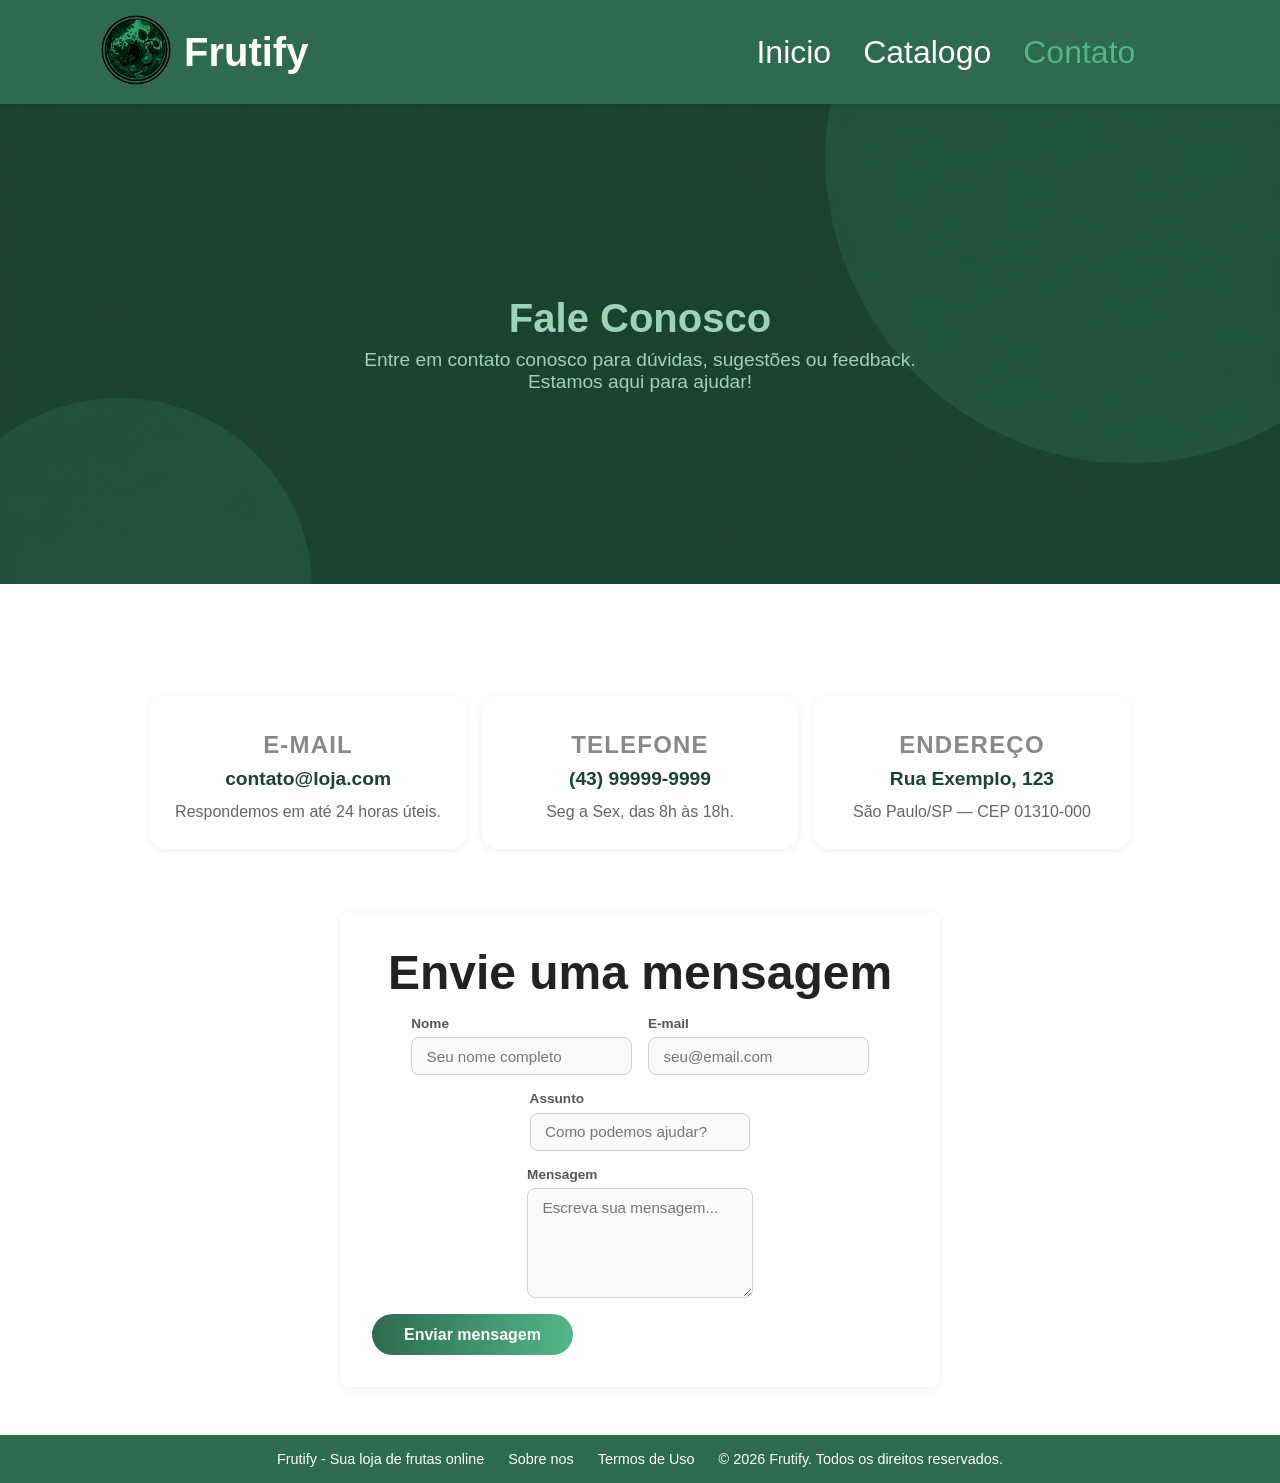
==== .html/contato.html @ 080d8f0d "first commit" ====
<!DOCTYPE html>
<html lang="en">

<head>
    <meta charset="UTF-8">
    <meta name="viewport" content="width=device-width, initial-scale=1.0">
    <title>Contato</title>
    <link rel="stylesheet" href="/.css/style.css">
    <script src="/.js/script3.js" defer></script>
    <link rel="icon" href="/imagens/icon_green_bw_512.png">
</head>

<body>
    <div class="pai">
        <header class="cabecalho">
            <a href="index.html"> <img src="/imagens/icon_green_bw_512.png" alt="Logo da Frutify" class="logo"></a>
            <p>Frutify</p>
            <ul>
                <li><a href="index.html">Inicio</a></li>
                <li><a href="catalogo.html">Catalogo</a></li>
                <li><a href="contato.html" class="ativo">Contato</a></li>
            </ul>
            <button class="login" onclick="window.location.href='login.html'">Entrar</button>
        </header>

        <main class="main">
            <section class="banner">
                <div class="not-blur">
                    <h1>Fale Conosco</h1>
                    <p>Entre em contato conosco para dúvidas, sugestões ou feedback. Estamos aqui para ajudar!</p>
                </div>
            </section>


            <div class="dad">
                <div class="contato-cards">
                    <div class="card">
                        <div class="card-icon"></div>
                        <div class="card-label">E-mail</div>
                        <a href="mailto:contato@loja.com" class="card-valor">contato@loja.com</a>
                        <div class="card-desc">Respondemos em até 24 horas úteis.</div>
                    </div>
                    <div class="card">
                        <div class="card-icon"></div>
                        <div class="card-label">Telefone</div>
                        <a href="tel:+554399999999" class="card-valor">(43) 99999-9999</a>
                        <div class="card-desc">Seg a Sex, das 8h às 18h.</div>
                    </div>
                    <div class="card">
                        <div class="card-icon"></div>
                        <div class="card-label">Endereço</div>
                        <span class="card-valor">Rua Exemplo, 123</span>
                        <div class="card-desc">São Paulo/SP — CEP 01310-000</div>
                    </div>
                </div>
            </div>

            <section class="contato-info">
                <h2>Envie uma mensagem</h2>
                <div class="linha-dupla">
                    <div class="campo">
                        <label for="nome">Nome</label>
                        <input type="text" id="nome" placeholder="Seu nome completo">
                    </div>
                    <div class="campo">
                        <label for="email">E-mail</label>
                        <input type="email" id="email" placeholder="seu@email.com">
                    </div>
                </div>
                <div class="campo">
                    <label for="assunto">Assunto</label>
                    <input type="text" id="assunto" placeholder="Como podemos ajudar?">
                </div>
                <div class="campo">
                    <label for="msg">Mensagem</label>
                    <textarea id="msg" placeholder="Escreva sua mensagem..."></textarea>
                </div>
                <button class="btn-enviar" onclick="enviar()">Enviar mensagem</button>
                <div class="toast" id="toast">Mensagem enviada! Entraremos em contato em breve.</div>
            </section>

        </main>
        <footer class="quebra">
            <li>
                <p>Frutify - Sua loja de frutas online</p>
            </li>
            <a href="sobre.html">
                <li>
                    <p>Sobre nos</p>
                </li>
            </a>
            <a href="#">
                <li>
                    <p>Termos de Uso</p>
                </li>
            </a>
            <li>
                <p>&copy; 2026 Frutify. Todos os direitos reservados.</p>
            </li>
        </footer>

    </div>
    </div>
</body>

</html>
---- .css/style.css ----
*,
*::before,
*::after {
    box-sizing: border-box;
    margin: 0;
    padding: 0;
}

.cabecalho a.ativo {
    color: #52B788;
    backdrop-filter: blur(5px);
}


body {
    font-family: 'Trebuchet MS', Arial, sans-serif;
}


.pai {
    display: flex;
    flex-direction: column;
    min-height: 100vh;

    background-size: cover;
    position: relative;

}

.dad {
    display: grid;
    grid-template-columns: repeat(auto-fit, minmax(200px, 1fr));
    gap: 1rem;
    width: 100%;
    max-width: auto;
    margin: 2rem auto;
    padding: 0 1rem;
    animation: anima_scroll 5s linear;
    animation-timeline: view();
    animation-range: entry 0% cover 30%;
    transition: transform 0.8s ease, box-shadow 0.8s ease, opacity 0.8s ease;

}

.contato-cards {
    display: grid;
    grid-template-columns: repeat(auto-fit, minmax(200px, 1fr));
    gap: 1rem;
    width: auto;
    max-width: 100%;
    margin: 2rem auto;
    padding: 0 1rem;
}

.card {
    align-items: center;
    background: #fff;
    border-radius: 1rem;
    box-shadow: 0 2px 8px rgba(0, 0, 0, 0.07);
    padding: 1.5rem;
    display: flex;
    flex-direction: column;
    gap: 0.6rem;
    transition: transform 0.2s, box-shadow 0.2s;
    border: 1.5px solid transparent;
}

.card:hover {
    transform: translateY(-4px);
    box-shadow: #2d6a4f 0px 4px 16px;
    border-color: #52B788;
}

.card-icon {
    font-size: 3rem;
}

.card-label {
    font-size: 1.5rem;
    color: #888;
    font-weight: bold;
    text-transform: uppercase;
    letter-spacing: 0.05em;
}

.card-valor {
    font-size: 1.2rem;
    color: #1b4332;
    font-weight: bold;
    text-decoration: none;
}

a.card-valor:hover {
    color: #52B788;
    text-decoration: underline;
}

.card-desc {
    font-size: 1rem;
    color: #666;
    line-height: 1.5;
}

.contato-cards .card:nth-child(1) {
    animation-delay: 0.1s;
}

.contato-info {
    display: flex;
    flex-direction: column;
    align-items: stretch;
    width: auto;
    max-width: 100%;
    background: #fff;
    padding: 2rem;
    border-radius: 1rem;
    margin-bottom: 3rem;
    box-shadow: 0 2px 8px rgba(0, 0, 0, 0.07);
    animation: anima_scroll 5s linear;
    animation-timeline: view();
    animation-range: entry 0% cover 30%;
    transition: transform 0.8s ease, box-shadow 0.8s ease, opacity 0.8s ease;

}

.contato-info h2 {
    font-size: 1.6rem;
    margin-bottom: 1.5rem;
    color: #1b4332;
}

.linha-dupla {
    display: grid;
    grid-template-columns: 1fr 1fr;
    gap: 1rem;
}

.campo {
    display: flex;
    flex-direction: column;
    gap: 0.4rem;
    margin-bottom: 1rem;

}

.campo label {
    font-size: 0.85rem;
    color: #555;
    font-weight: bold;
}

.campo input,
.campo textarea {
    border: 1.5px solid #d0d0d0;
    border-radius: 0.5rem;
    padding: 0.6rem 0.9rem;
    font-size: 0.95rem;
    font-family: 'Trebuchet MS', Arial, sans-serif;
    color: #222;
    background: #fafafa;
    outline: none;
    transition: border-color 0.2s, box-shadow 0.2s;
    resize: vertical;
}

.campo input:focus,
.campo textarea:focus {
    border-color: #52B788;
    box-shadow: 0 0 0 3px rgba(82, 183, 136, 0.18);
    background: #fff;
}

.campo textarea {
    min-height: 110px;
}

.btn-enviar {
    background: linear-gradient(90deg, #2d6a4f, #52B788);
    color: #fff;
    border: none;
    cursor: pointer;
    border-radius: 2rem;
    padding: 0.7rem 2rem;
    font-size: 1rem;
    font-family: inherit;
    font-weight: bold;
    align-self: flex-start;
    transition: all 0.2s;
}

.btn-enviar:hover {
    scale: 1.05;
    box-shadow: 0 4px 12px rgba(45, 106, 79, 0.3);
}

.toast {
    display: none;
    margin-top: 1rem;
    padding: 0.75rem 1rem;
    background: #d8f3dc;
    border: 1.5px solid #52B788;
    border-radius: 0.5rem;
    font-size: 0.9rem;
    color: #1b4332;
}

.toast.visivel {
    display: block;

}

.controles {
    display: flex;
    align-items: center;
    justify-content: center;
    gap: 1rem;
}

.janela {
    overflow: hidden;
    width: min(56rem, 100vw - 5rem);
}

.trilho {
    display: flex;
    transition: transform 0.3s ease;
}

.cabecalho {
    background-color: #2d6a4f;
    box-shadow: 0 2px 4px rgba(0, 0, 0, 0.1);
    width: 100%;
    padding: 0 2rem;
    height: 6.5rem;
    display: flex;
    align-items: center;
    justify-content: flex-start;
    position: sticky;
    top: 0;
    z-index: 100;
}

.cabecalho .logo {
    width: 5rem;
    height: 5rem;
    object-fit: contain;
    margin-left: 4rem;
}

.cabecalho ul,
.cabecalho nav {
    display: flex;
    gap: 2rem;
    margin: 0 28rem;

}

.cabecalho .logo:hover {
    scale: 1;

}

.cabecalho p {
    font-size: 2.5rem;
    color: #ffffff;
    font-weight: bold;
    margin-left: 0.5rem;

}

.cabecalho li {
    list-style: none;
    font-size: 2rem;
    font-family: 'Trebuchet MS', Arial, sans-serif;
    white-space: nowrap;
}

.cabecalho a {
    text-decoration: none;
    color: #ffffff;
    white-space: nowrap;
}

.cabecalho a:hover {
    color: #9dd4b6;

    backdrop-filter: blur(5px);
}

.cabecalho.active a {
    color: #9dd4b6;
    backdrop-filter: blur(5px);
}


#btn-abrir-sobre,
#btn-abrir-termos {
    padding: 12px 24px;
    background-color: #2d6a4f;
    color: white;
    border: none;
    border-radius: 5px;
    cursor: pointer;
    font-size: 0.9rem;
    transition: background 0.3s;
}

#btn-abrir-sobre:hover,
#btn-abrir-termos:hover {
    background-color: #1b4332;
}

#modal-sobre,
#modal-termos {
    position: fixed;
    top: 50%;
    left: 50%;
    transform: translate(-50%, -50%);
    background-color: #ffffff;
    color: #333333;
    border: none;
    border-radius: 10px;
    box-shadow: 0 4px 15px rgba(0, 0, 0, 0.3);
    width: 90%;
    max-width: 500px;
    padding: 0;
    margin: 0;
    max-height: 80vh;
    overflow-y: auto;
}

#modal-sobre::backdrop,
#modal-termos::backdrop {
    background-color: rgba(0, 0, 0, 0.6);
}


.conteudo-modal {
    padding: 30px;
    text-align: center;
    font-family: Arial, sans-serif;
    display: flex;
    flex-direction: column;
    align-items: center;
    gap: 1rem;
}


#modal-sobre .conteudo-modal p,
#modal-termos .conteudo-modal p {
    color: #333333 !important;
    font-size: 15px !important;
    line-height: 1.6 !important;
    margin-bottom: 2rem;
}

#btn-fechar-sobre,
#btn-fechar-termos {
    padding: 10px 20px;
    background-color: #333;
    color: white;
    border: none;
    border-radius: 5px;
    cursor: pointer;
    font-size: 14px;
}

#btn-fechar-sobre:hover,
#btn-fechar-termos:hover {
    background-color: #000;
}

.login {
    background-color: #1b4332;
    color: #fff;
    box-shadow: #d0d0d0 0px 0px 4px;
    border: none;
    cursor: pointer;
    border-radius: 2rem;
    padding: 0.5rem 1.5rem;
    font-size: 1rem;
    font-family: inherit;
    white-space: nowrap;
    height: 2.5rem;
    width: auto;
    flex-shrink: 0;
    margin-left: auto;
}

.login:hover {
    background-color: #000;
    color: white;
    scale: 1.1;
}


main {
    flex: 1;
    display: flex;
    flex-direction: column;
    align-items: center;
    width: 100%;
    margin-top: 0;
}


.banner {
    width: 100%;
    height: 30rem;
    background-color: #1b4332;
    background-size: cover;
    background-position: center;
    display: flex;
    flex-direction: column;
    align-items: center;
    justify-content: center;
    text-align: center;
    padding: 2rem;
    color: #9dd4b6;
    background-image: url(/imagens/banner.png);
    margin-bottom: 3rem;
    background-size: cover;
    position: relative;



}


.banner h1 {
    font-size: 2.5rem;
    margin-bottom: 0.5rem;
}

.banner p {
    font-size: 1.2rem;
    max-width: 600px;
}


.destaques {
    width: 100%;
    height: 29rem;
    margin: 0 auto 3rem auto;
    text-align: center;
    border-radius: 0.1rem;
    animation: anima_scroll 5s linear;
    animation-timeline: view();
    animation-range: entry 0% cover 30%;
    transition: transform 0.8s ease, box-shadow 0.8s ease, opacity 0.8s ease;


}

@keyframes anima_scroll {
    from {
        opacity: 0;
        scale: 0.95;
        transform: translateY(20px);
        filter: blur(10px);


    }


    to {
        opacity: 1;
        scale: 1;
        transform: translateY(0);
        filter: blur(0);


    }
}


.destaques h2 {
    font-size: 1.8rem;
    margin-bottom: 2rem;
    color: #222;
}

.anterior {
    background-color: #ffffff;
    width: 2rem;
    height: 2rem;
    border: none;
    cursor: pointer;
}

.anterior img {
    width: 2rem;
    height: 2rem;
    object-fit: contain;
}

.destaques .produto {
    display: inline-flex;
    flex-direction: column;
    align-items: center;
    background: #fff;
    border-radius: 1rem;
    padding: 1.2rem;
    box-shadow: 0 2px 8px rgba(0, 0, 0, 0.08);
    width: 20rem;
    height: 19rem;
    margin: 0.8rem;
    cursor: pointer;

}

.produto:hover {
    transform: translateY(-4px);
    box-shadow: 0 6px 16px rgba(0, 0, 0, 0.12);
    box-shadow: #2d6a4f 0px 4px 12px;

}

.produto img {
    width: 10rem;
    height: 10rem;
    object-fit: contain;
    margin-bottom: 0.8rem;
    display: block;
}

.produto h4 {
    font-size: 1rem;
    color: #333;
    margin-bottom: 0.3rem;
}

.produto p {
    font-size: 0.95rem;
    color: #2d6a4f;
    font-weight: bold;
}

.proximo {
    background-color: #ffffff;
    width: 2rem;
    height: 2rem;
    border: none;
    cursor: pointer;
}

.proximo img {
    width: 2rem;
    height: 2rem;
    object-fit: contain;
}

.contato-info {
    display: flex;
    flex-direction: column;
    align-items: center;
    width: 100%;
    max-width: 600px;
    background-color: #ffffff;
    padding: 2rem;
    border-radius: 0.5rem;
    margin-bottom: 3rem;
}

.contato-info h2 {
    font-size: 3rem;
    margin-bottom: 1rem;
    color: #222;
}

.contato-info p {
    font-size: 1.8rem;
    color: #333;
    margin-bottom: 1.5rem;
}

.contato-info li {
    font-size: 1.2rem;
    color: #333;
    margin-bottom: 0.8rem;
    list-style: none;
}

.contato-info a {
    color: #000;
    text-decoration: none;
    font-size: 1.2rem;
}

.contato-info a:hover {
    color: #52B788;
    text-decoration: underline;
}

.quebra {
    background-color: #2d6a4f;
    box-shadow: 0 -2px 4px rgba(0, 0, 0, 0.06);
    width: 100%;
    padding: 1rem 2rem;
    display: flex;
    flex-wrap: wrap;
    justify-content: center;
    align-items: center;
    gap: 1.5rem;
    list-style: none;
    margin-top: auto;
}

.quebra li,
.quebra p {
    font-size: 0.9rem;
    color: #ffffff;
    list-style: none;
}

.quebra a {
    text-decoration: none;

    font-size: 0.9rem;
}

.quebra a:hover {
    color: #52B788;
    text-decoration: overline;
}



.produto:nth-child(1) {
    animation-delay: 0.05s;
}

.produto:nth-child(2) {
    animation-delay: 0.15s;
}

.produto:nth-child(3) {
    animation-delay: 0.25s;
}

.produto:nth-child(4) {
    animation-delay: 0.35s;
}

.produto:nth-child(5) {
    animation-delay: 0.45s;
}

.produto:nth-child(6) {
    animation-delay: 0.55s;
}

@media (max-width: 600px) {
    .linha-dupla {
        grid-template-columns: 1fr;
    }
}

@media screen and (max-width: 1024px) {
    .cabecalho {
        height: 5rem;
        padding: 0 1.5rem;
    }

    .cabecalho .logo {
        width: 4rem;
        height: 4rem;
        margin-left: 0.5rem;
    }

    .cabecalho p {
        font-size: 1rem;
    }

    .cabecalho li {
        font-size: 1rem;
        margin-left: auto;
    }

    .banner {
        height: 22rem;
    }

    .banner h1 {
        font-size: 2rem;
    }
}


@media screen and (max-width: 768px) {
    .cabecalho {
        height: 4rem;
        padding: 0 1rem;
    }

    .logo {
        width: 3rem;
        height: 3rem;
    }

    .cabecalho li {
        font-size: 0.85rem;
    }

    .login {
        margin-left: 0;
        font-size: 0.75rem;
        padding: 0.3rem 0.8rem;
        height: auto;
    }

    .janela {
        width: calc(100vw - 6rem);
        /* espaço pros botões de seta */
    }

    .destaques .produto {
        width: calc(100vw - 8rem);
        /* um card por vez na tela */
        height: auto;
        min-height: 14rem;
        margin: 0.4rem;
        flex-shrink: 0;
    }

    .produto img {
        width: 6rem;
        height: 6rem;
    }

    .banner {
        height: 16rem;
        margin-bottom: 2rem;
    }

    .banner h1 {
        font-size: 1.5rem;
    }

    .banner p {
        font-size: 0.95rem;
    }

    .destaques h2 {
        font-size: 1.3rem;
    }

    .quebra {
        gap: 0.8rem;
        padding: 0.8rem 1rem;
    }

    .quebra li,
    .quebra p,
    .quebra a {
        font-size: 0.75rem;
    }
}
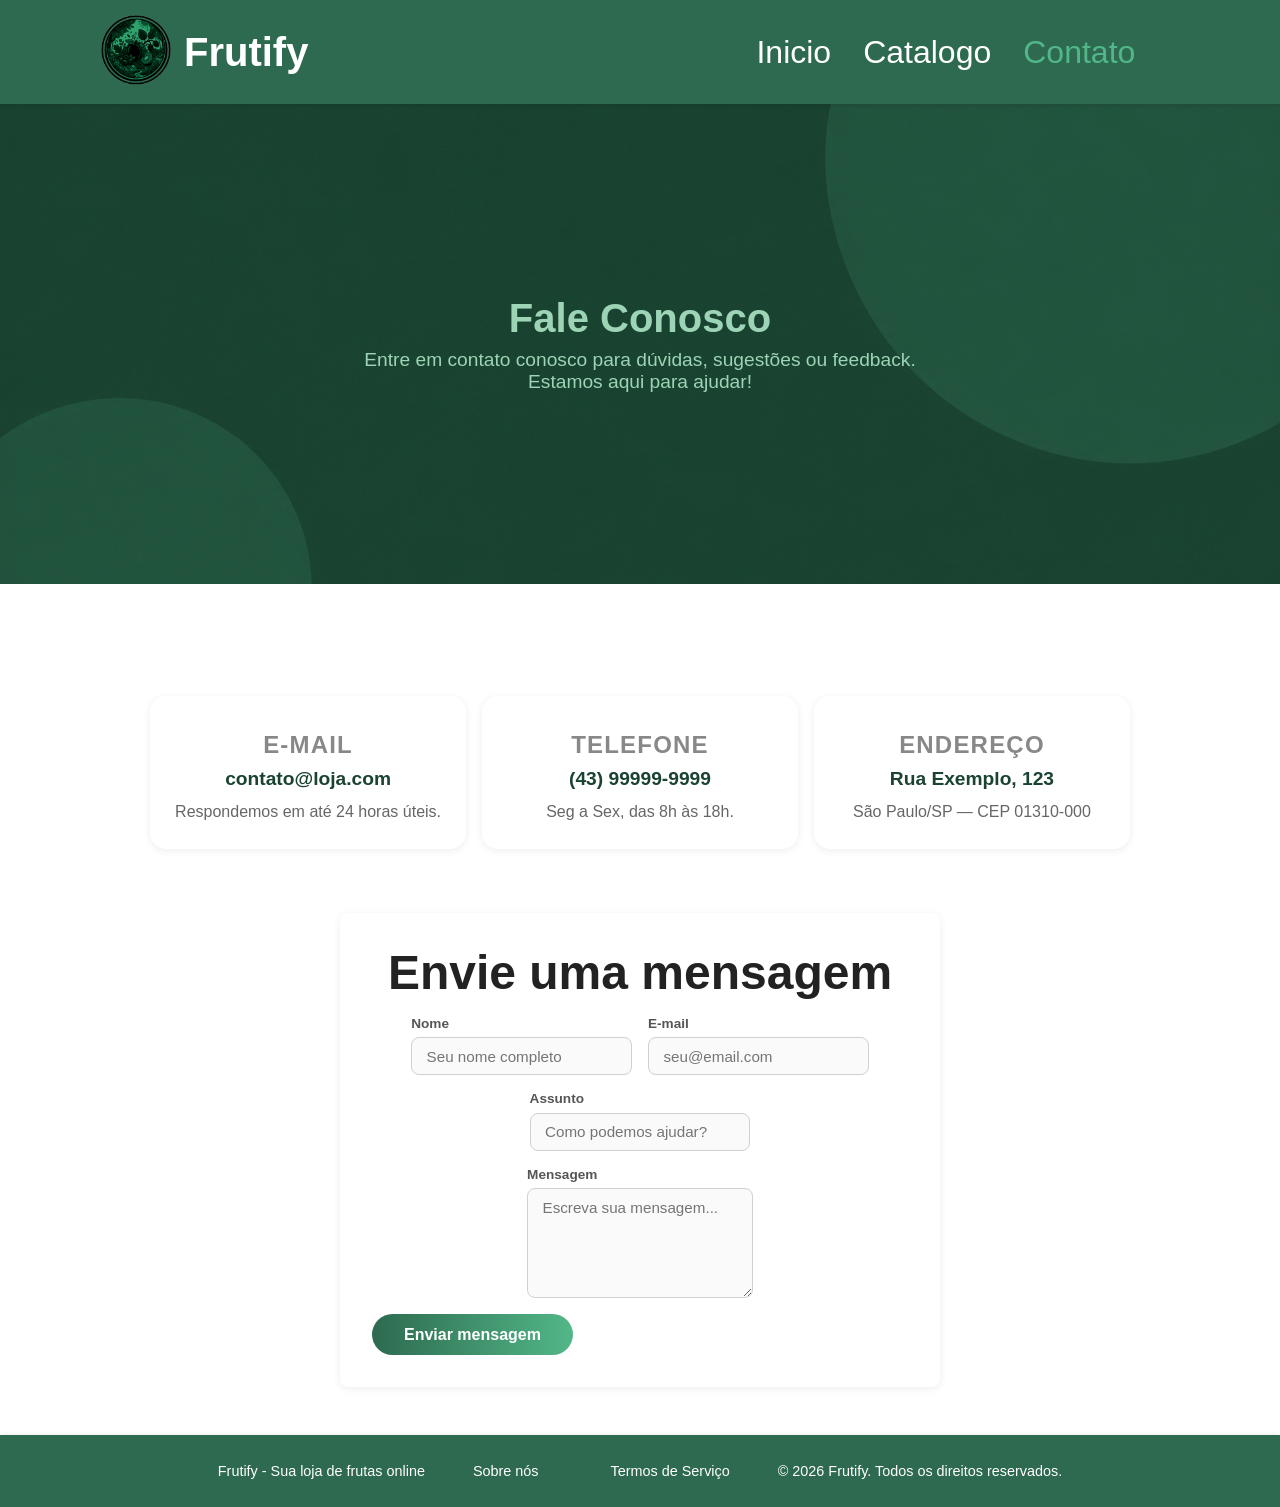
==== commit 4dbed8a3: "correction of terms and about" ====
--- a/.html/contato.html
+++ b/.html/contato.html
@@ -84,20 +84,148 @@
             <li>
                 <p>Frutify - Sua loja de frutas online</p>
             </li>
-            <a href="sobre.html">
-                <li>
-                    <p>Sobre nos</p>
-                </li>
-            </a>
-            <a href="#">
-                <li>
-                    <p>Termos de Uso</p>
-                </li>
-            </a>
+
+            <button id="btn-abrir-sobre">Sobre nós</button>
+            <button id="btn-abrir-termos">Termos de Serviço</button>
             <li>
                 <p>&copy; 2026 Frutify. Todos os direitos reservados.</p>
             </li>
         </footer>
+        <dialog id="modal-sobre">
+            <div class="conteudo-modal">
+                <h2>Sobre nos</h2>
+                <p>
+
+                    Sobre a Frutify
+                    <br>
+                    A Frutify nasceu com um propósito claro: transformar a forma como as pessoas compram, conhecem e
+                    consomem frutas. Mais do que uma loja, somos uma plataforma que conecta qualidade, informação e
+                    praticidade em um só lugar.
+                    <br>
+                    Fundada a partir da percepção de que o mercado tradicional muitas vezes não oferece transparência,
+                    variedade e orientação ao consumidor, a Frutify foi criada para preencher essa lacuna. Nosso
+                    objetivo é proporcionar uma experiência completa, onde cada cliente não apenas adquire produtos
+                    frescos, mas também entende sua origem, benefícios e melhores formas de consumo.
+                    <br>
+                    Trabalhamos diretamente com produtores selecionados, priorizando frutas frescas, sazonais e de alta
+                    qualidade. Essa parceria garante não só um padrão elevado dos nossos produtos, mas também incentiva
+                    a produção local e sustentável.
+                    <br>
+                    Um dos nossos principais diferenciais é o catálogo inteligente. Em nossa plataforma, cada fruta é
+                    apresentada com informações detalhadas, incluindo características, valor nutricional e sugestões de
+                    uso. Isso permite que nossos clientes façam escolhas mais conscientes e descubram novas opções de
+                    forma simples e acessível.
+                    <br>
+                    Além disso, buscamos constantemente inovação e praticidade. A Frutify oferece uma experiência
+                    digital intuitiva, facilitando a navegação, a seleção de produtos e a personalização de pedidos,
+                    sempre com foco na comodidade do cliente.
+                    <br>
+                    Nossa missão é aproximar as pessoas de uma alimentação mais natural, saudável e informada. Já nossa
+                    visão é nos tornar referência no mercado de frutas, unindo tecnologia, qualidade e confiança.
+                    <br>
+                    Na Frutify, acreditamos que cada fruta carrega mais do que sabor — carrega história, saúde e conexão
+                    com a natureza. E é isso que entregamos todos os dias.
+                </p>
+                <button id="btn-fechar-sobre">Fechar</button>
+            </div>
+        </dialog>
+
+        <dialog id="modal-termos">
+            <div class="conteudo-modal">
+                <h2>Termos de Serviço</h2>
+                <p>
+
+                    Última atualização: 20/05/2026
+                    <br>
+                    Bem-vindo à Frutify. Ao acessar ou utilizar nosso site, você concorda com os termos e
+                    condições
+                    abaixo. Recomendamos a leitura atenta deste documento.
+                    <br>
+                    1. Sobre a Frutify
+                    <br>
+                    A Frutify é uma plataforma digital voltada à comercialização e catálogo de frutas,
+                    oferecendo
+                    informações detalhadas sobre produtos, além da possibilidade de compra online.
+                    <br>
+                    2. Aceitação dos Termos
+                    <br>
+                    Ao acessar nosso site, o usuário declara estar de acordo com estes Termos de Serviço e com
+                    todas as
+                    leis e regulamentos aplicáveis. Caso não concorde, recomendamos não utilizar a plataforma.
+                    <br>
+                    3. Uso da Plataforma
+                    <br>
+                    O usuário compromete-se a:
+                    <br>
+                    Utilizar o site de forma legal e ética
+                    Não violar direitos de terceiros
+                    Não tentar acessar áreas restritas sem autorização
+                    Fornecer informações verídicas ao realizar cadastros ou compras
+                    <br>
+                    A Frutify se reserva o direito de suspender ou encerrar contas que violem estas condições.
+                    <br>
+                    4. Produtos e Disponibilidade
+                    <br>
+                    A Frutify trabalha com frutas frescas e sazonais. Por isso:
+                    <br>
+                    A disponibilidade pode variar conforme a época do ano
+                    Os produtos podem apresentar variações naturais de cor, tamanho e formato
+                    Nos reservamos o direito de alterar preços e estoque sem aviso prévio
+                    <br>
+                    5. Pedidos e Pagamentos
+                    <br>
+                    Ao realizar um pedido:
+                    <br>
+                    O usuário concorda em fornecer dados corretos e completos
+                    O pedido só será confirmado após a aprovação do pagamento
+                    A Frutify pode recusar ou cancelar pedidos em caso de inconsistências
+                    6. Entregas
+                    <br>
+                    Os prazos de entrega são estimados e podem variar
+                    O cliente deve garantir que haverá alguém para receber o pedido
+                    Eventuais problemas devem ser comunicados dentro de um prazo razoável
+                    <br>
+                    7. Cancelamentos e Reembolsos
+                    <br>
+                    O cliente pode solicitar cancelamento ou reembolso em casos como:
+                    <br>
+                    Produto entregue em desacordo com o pedido
+                    Problemas de qualidade
+                    <br>
+                    A análise será feita pela equipe da Frutify conforme cada situação.
+                    <br>
+                    8. Propriedade Intelectual
+                    <br>
+                    Todo o conteúdo do site (textos, imagens, logotipo, design) é de propriedade da Frutify e
+                    não pode
+                    ser utilizado sem autorização prévia.
+                    <br>
+                    9. Limitação de Responsabilidade
+                    <br>
+                    A Frutify não se responsabiliza por:
+                    <br>
+                    Problemas decorrentes do uso inadequado da plataforma
+                    Interrupções temporárias do site
+                    Danos indiretos causados ao usuário
+                    <br>
+                    10. Privacidade
+                    <br>
+                    O uso de dados pessoais é tratado conforme nossa Política de Privacidade. Ao utilizar o
+                    site, você
+                    concorda com o uso dessas informações.
+                    <br>
+                    11. Alterações nos Termos
+                    <br>
+                    A Frutify pode atualizar estes Termos de Serviço a qualquer momento. Recomendamos a revisão
+                    periódica desta página.
+                </p>
+                <button id="btn-fechar-termos">Fechar e Aceitar</button>
+
+
+
+
+            </div>
+        </dialog>
 
     </div>
     </div>
